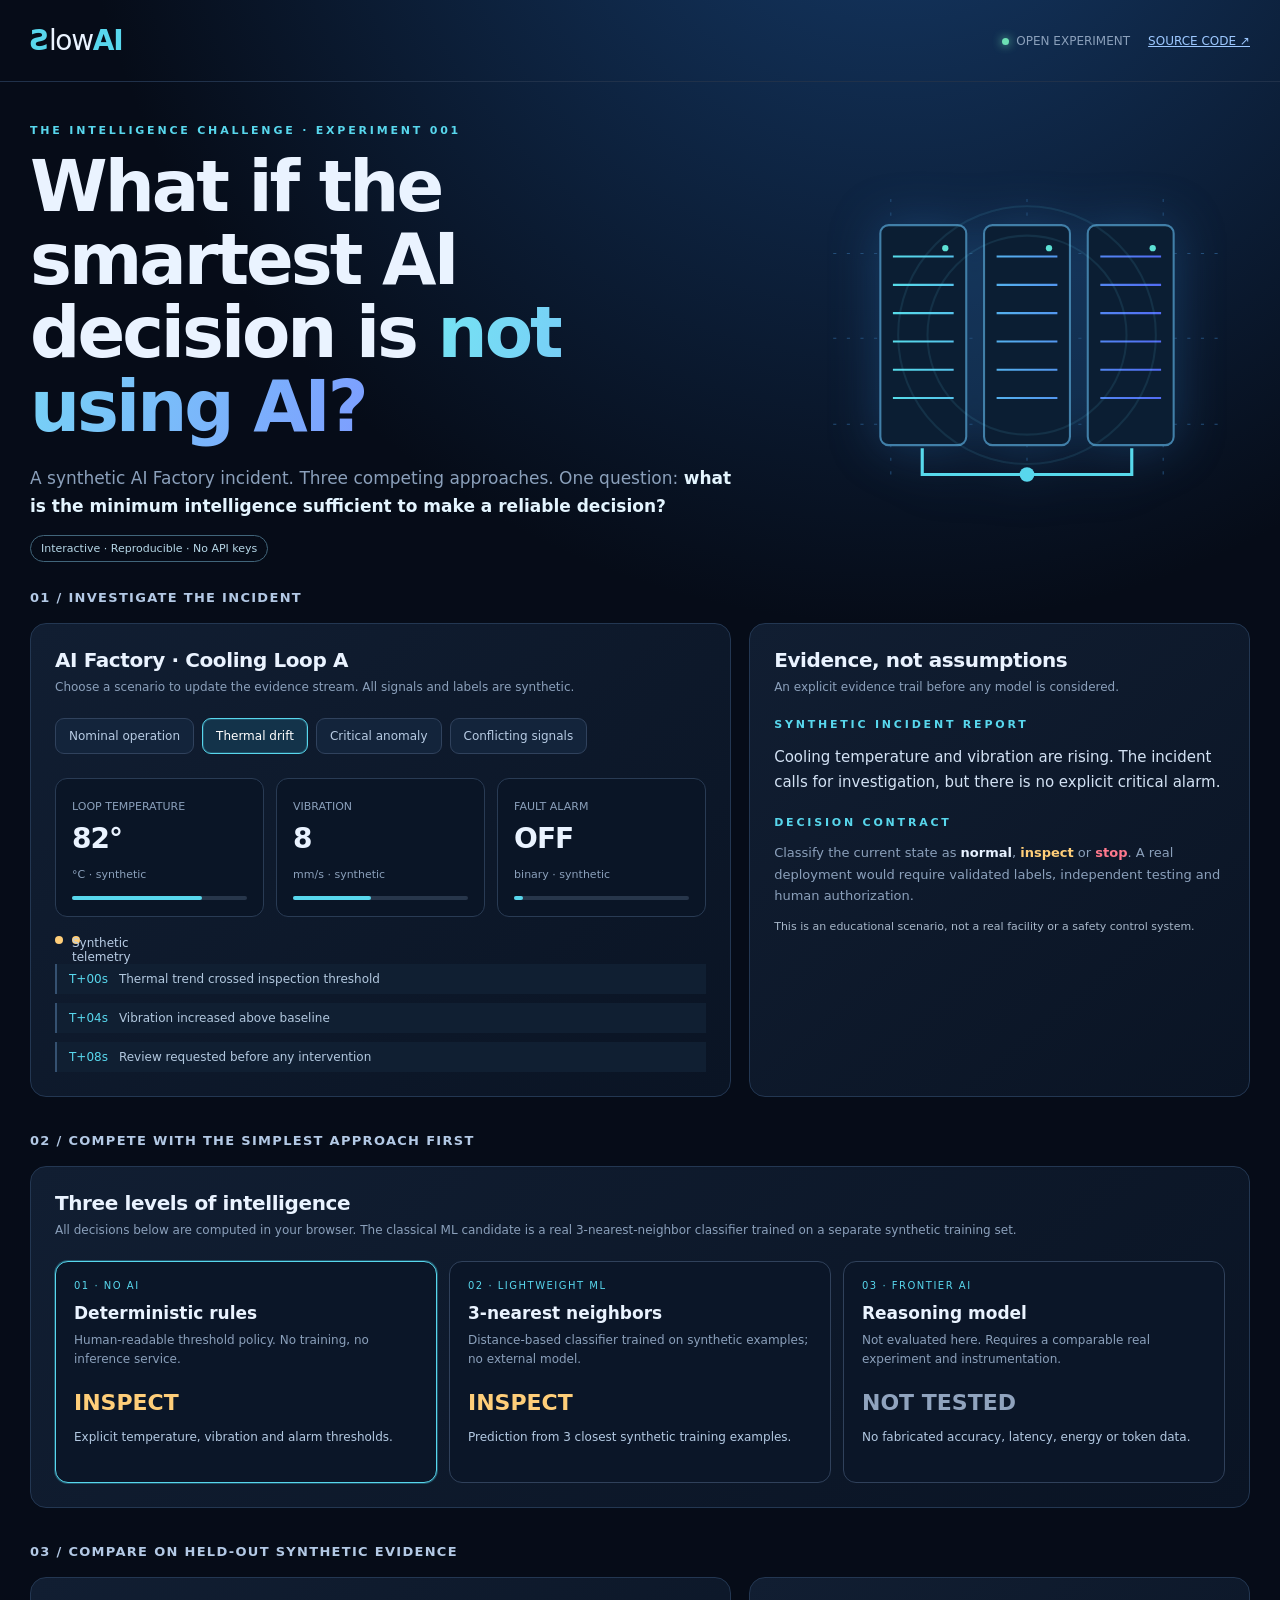
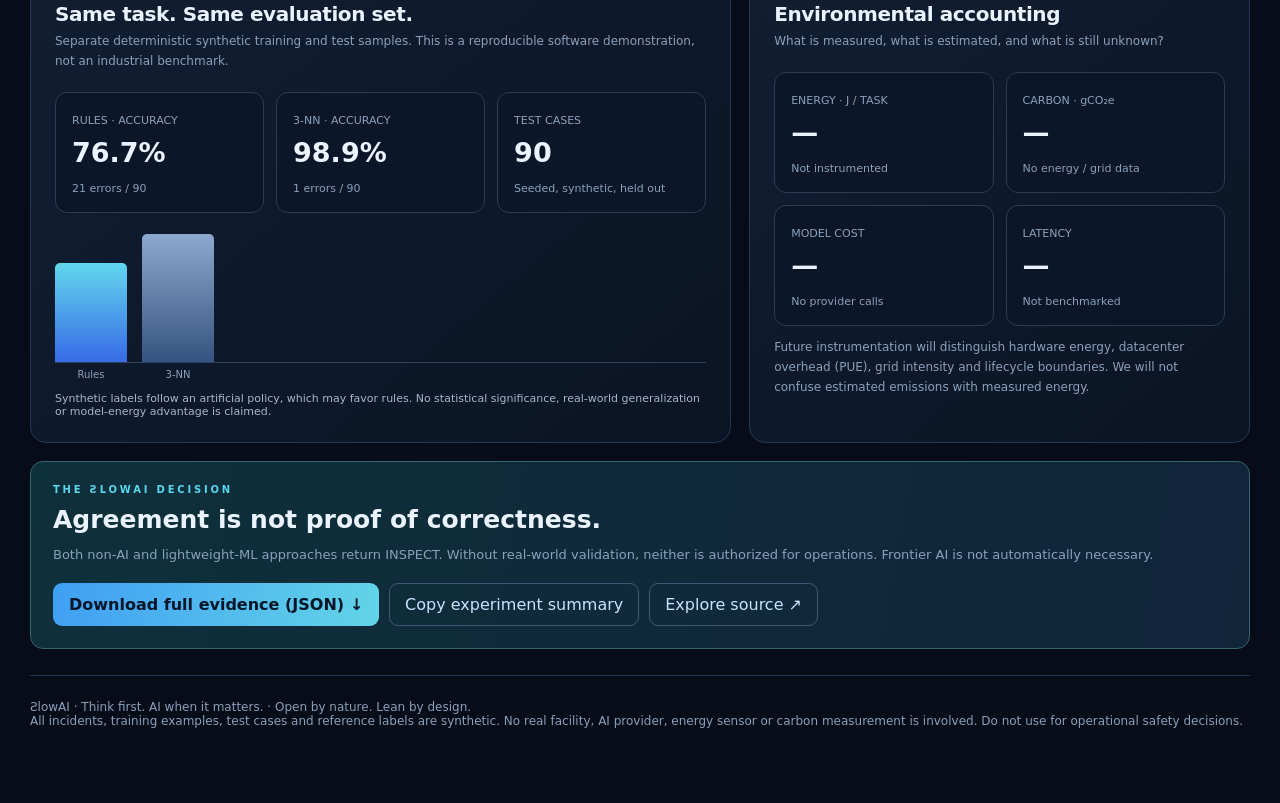
==== challenge/index.html @ 16d36407 "feat: build immersive Intelligence Challenge with real local kNN baseline" ====
<!doctype html>
<html lang="en"><head><meta charset="utf-8"><meta name="viewport" content="width=device-width,initial-scale=1">
<title>ƧlowAI | The Intelligence Challenge</title>
<meta name="description" content="Investigate a synthetic AI Factory incident. Compare deterministic rules and lightweight ML before reaching for frontier AI.">
<style>
:root{color-scheme:dark;--bg:#060c18;--panel:#0e1a2b;--line:#233752;--text:#eaf3ff;--muted:#8ba0bb;--cyan:#58d7ed;--blue:#527eff;--green:#6de0b4;--amber:#ffce79;--red:#ff798d;font-family:Inter,ui-sans-serif,system-ui,-apple-system,Segoe UI,sans-serif}*{box-sizing:border-box}body{margin:0;background:radial-gradient(ellipse 90% 50% at 70% -10%,#163d6d 0%,transparent 72%),var(--bg);color:var(--text)}a{color:#9dc8ff}button,select{font:inherit}button{cursor:pointer}header{max-width:1320px;margin:auto;padding:24px 30px;display:flex;justify-content:space-between;align-items:center;border-bottom:1px solid #20314a}.brand{font-size:28px;letter-spacing:-1.3px;font-weight:300}.brand span{color:var(--cyan);font-weight:600}.header-right{display:flex;gap:18px;align-items:center;font-size:12px;color:var(--muted)}.dot{display:inline-block;background:var(--green);width:7px;height:7px;border-radius:50%;margin-right:7px;box-shadow:0 0 10px var(--green)}main{max-width:1320px;margin:auto;padding:42px 30px 75px}.eyebrow{text-transform:uppercase;letter-spacing:2.8px;font-size:11px;color:var(--cyan);font-weight:750}.hero{display:grid;grid-template-columns:1.25fr .75fr;gap:28px;align-items:center;margin-bottom:34px}h1{font-size:clamp(42px,5.5vw,75px);line-height:1.04;letter-spacing:-3px;margin:14px 0 20px;font-weight:650}h1 em{font-style:normal;background:linear-gradient(110deg,#75e4f3,#7d9dff);background-clip:text;-webkit-text-fill-color:transparent}p{color:var(--muted);line-height:1.65}.lead{font-size:17px;max-width:710px}.hero-art{position:relative;min-height:290px;display:flex;align-items:center;justify-content:center}.hero-art svg{width:100%;max-width:440px;filter:drop-shadow(0 0 24px #2c74bb55)}.pulse{animation:pulse 3s ease-in-out infinite}@keyframes pulse{50%{opacity:.3}}.label{font-size:11px;color:var(--muted)}.section-title{font-size:13px;letter-spacing:1.3px;text-transform:uppercase;color:#b3c9e5;margin:0 0 18px;font-weight:700}.grid{display:grid;grid-template-columns:1.4fr 1fr;gap:18px}.panel{background:linear-gradient(140deg,#111e32,#0a1424);border:1px solid var(--line);border-radius:16px;padding:24px;min-width:0}.panel h2{font-size:20px;margin:0 0 6px;letter-spacing:-.4px}.panel h3{font-size:14px;margin:0}.sub{font-size:12px;color:var(--muted);margin:0 0 20px}.case-options{display:flex;gap:8px;flex-wrap:wrap;margin:16px 0 24px}.case{background:#13243b;border:1px solid #30425d;color:#b7cbe3;border-radius:9px;padding:10px 13px;font-size:12px}.case[aria-pressed=true]{border-color:var(--cyan);background:#13334a;color:white;box-shadow:inset 0 0 0 1px #56d8ed30}.metric-row{display:grid;grid-template-columns:repeat(3,1fr);gap:12px}.telemetry{border:1px solid #293b54;background:#0a1526;border-radius:12px;padding:16px;position:relative;overflow:hidden}.telemetry:before{content:"";position:absolute;inset:0;background:linear-gradient(90deg,transparent,#67e6fb08,transparent);transform:translateX(-100%);animation:scan 6s linear infinite}@keyframes scan{to{transform:translateX(100%)}}.telemetry strong{font-size:28px;letter-spacing:-1px;display:block;margin:8px 0}.telemetry small{font-size:11px;color:var(--muted)}.bar-bg{height:4px;background:#27364b;border-radius:9px;margin-top:14px}.bar-fill{height:100%;border-radius:9px;background:var(--cyan);transition:width .4s}.signal{display:flex;align-items:center;gap:9px;font-size:12px;margin-top:19px;color:#b9cde5}.signal span{display:inline-block;width:8px;height:8px;border-radius:50%;background:var(--amber)}.timeline{display:grid;gap:9px;margin-top:20px}.event{display:flex;gap:11px;align-items:flex-start;border-left:2px solid #355171;padding:8px 12px;background:#101f32;font-size:12px;color:#b2c8df}.event b{color:#e9f4ff}.event time{color:var(--cyan);font-variant-numeric:tabular-nums}.strategies{display:grid;grid-template-columns:repeat(3,1fr);gap:12px}.strategy{border:1px solid #30415b;border-radius:13px;background:#0b1628;padding:18px;min-height:184px}.strategy.selected{border-color:var(--cyan);box-shadow:0 0 0 1px #49cce94d}.strategy .num{font-size:10px;color:var(--cyan);letter-spacing:1.5px}.strategy h3{font-size:17px;margin:12px 0 8px}.strategy p{font-size:12px;margin:0}.strategy .state{font-size:22px;font-weight:750;margin-top:20px}.strategy .state.inspect{color:var(--amber)}.strategy .state.stop{color:var(--red)}.strategy .state.normal{color:var(--green)}.strategy .state.locked{color:#90a3be}.compare{margin-top:18px}.scores{display:grid;grid-template-columns:repeat(3,1fr);gap:12px}.score{padding:16px;border:1px solid #2b3c55;border-radius:12px;background:#0b1728}.score strong{font-size:27px;display:block;margin:9px 0}.score small{font-size:11px;color:var(--muted)}.chart{display:flex;align-items:end;gap:15px;height:130px;margin:20px 0 6px;border-bottom:1px solid #2e4360}.chartcol{width:72px;display:flex;flex-direction:column;justify-content:end;height:100%}.chartbar{background:linear-gradient(0deg,#386ae6,#61d7ed);border-radius:5px 5px 0 0;transition:height .4s}.chartbar.secondary{background:linear-gradient(0deg,#365280,#8da9ce)}.chartbar.third{background:linear-gradient(0deg,#39735d,#65e3b2)}.chartlabels{display:flex;gap:15px;font-size:10px;color:var(--muted)}.chartlabels span{width:72px;text-align:center}.verdict{border:1px solid #32666c;background:linear-gradient(100deg,#0e303b,#10243a);padding:22px;border-radius:13px;margin-top:18px}.verdict .eyebrow{font-size:10px}.verdict h2{font-size:25px;margin:10px 0}.verdict p{margin:0;font-size:13px}.actions{display:flex;gap:10px;flex-wrap:wrap;margin-top:18px}.primary{background:linear-gradient(110deg,#3f9ef4,#62d5e7);border:0;color:#061528;font-weight:800;padding:12px 16px;border-radius:9px}.outline{border:1px solid #405775;background:transparent;color:#c9e2ff;padding:11px 15px;border-radius:9px}.foot{margin-top:26px;border-top:1px solid #233651;padding-top:24px;color:var(--muted);font-size:12px}.pill{border:1px solid #41657a;border-radius:999px;padding:6px 10px;font-size:11px;color:#b7d8e8}.disclaimer{font-size:11px;color:#a7b7c9;margin-top:12px}.explain{font-size:12px;color:#b3c9e2;margin-top:15px;min-height:34px}.link{color:var(--cyan)}@media(max-width:950px){.hero,.grid{grid-template-columns:1fr}.hero-art{min-height:180px}.hero-art svg{max-width:280px}}@media(max-width:650px){header{padding:18px}main{padding:30px 17px}h1{letter-spacing:-1.8px}.strategies,.metric-row,.scores{grid-template-columns:1fr}.hero-art{display:none}.header-right{gap:8px}.header-right a{display:none}}
</style></head><body>
<header><div class="brand"><span>Ƨ</span>low<span>AI</span></div><div class="header-right"><span><i class="dot"></i>OPEN EXPERIMENT</span><a href="https://github.com/opedoussaut/slow-ai" target="_blank" rel="noopener">SOURCE CODE ↗</a></div></header>
<main>
<section class="hero"><div><div class="eyebrow">THE INTELLIGENCE CHALLENGE · EXPERIMENT 001</div><h1>What if the smartest AI decision is <em>not using AI?</em></h1><p class="lead">A synthetic AI Factory incident. Three competing approaches. One question: <b style="color:#e4f5ff">what is the minimum intelligence sufficient to make a reliable decision?</b></p><span class="pill">Interactive · Reproducible · No API keys</span></div>
<div class="hero-art"><svg viewBox="0 0 420 310" role="img" aria-label="Stylized AI factory racks and cooling loop"><defs><linearGradient id="glow" x1="0" x2="1"><stop stop-color="#56dce9"/><stop offset="1" stop-color="#526cf4"/></linearGradient></defs><g stroke="#234e79" fill="none"><path d="M25 72H395M25 153H395M25 235H395M80 20V290M210 20V290M340 20V290" stroke-dasharray="3 10"/></g><g fill="#0b1e33" stroke="#417fa8" stroke-width="2"><rect x="70" y="45" width="82" height="210" rx="8"/><rect x="169" y="45" width="82" height="210" rx="8"/><rect x="268" y="45" width="82" height="210" rx="8"/></g><g stroke="url(#glow)" stroke-width="2"><path d="M82 75h58M82 102h58M82 129h58M82 156h58M82 183h58M82 210h58M181 75h58M181 102h58M181 129h58M181 156h58M181 183h58M181 210h58M280 75h58M280 102h58M280 129h58M280 156h58M280 183h58M280 210h58"/></g><g fill="#5de1d5"><circle cx="132" cy="67" r="3"/><circle cx="231" cy="67" r="3"/><circle cx="330" cy="67" r="3"/></g><path d="M110 258v25h200v-25" fill="none" stroke="#57d9ec" stroke-width="3"/><circle cx="210" cy="283" r="7" fill="#58d7ed" class="pulse"/><circle cx="210" cy="150" r="95" fill="none" stroke="#64d2ef" stroke-opacity=".1" stroke-width="2"/><circle cx="210" cy="150" r="123" fill="none" stroke="#64d2ef" stroke-opacity=".1" stroke-width="2"/></svg></div></section>
<div class="section-title">01 / Investigate the incident</div>
<div class="grid"><section class="panel"><h2>AI Factory · Cooling Loop A</h2><p class="sub">Choose a scenario to update the evidence stream. All signals and labels are synthetic.</p>
<div class="case-options" id="caseButtons"><button class="case" data-case="nominal" aria-pressed="false">Nominal operation</button><button class="case" data-case="drift" aria-pressed="true">Thermal drift</button><button class="case" data-case="critical" aria-pressed="false">Critical anomaly</button><button class="case" data-case="conflict" aria-pressed="false">Conflicting signals</button></div>
<div class="metric-row"><div class="telemetry"><small>LOOP TEMPERATURE</small><strong id="temp">—</strong><small>°C · synthetic</small><div class="bar-bg"><div class="bar-fill" id="tempBar"></div></div></div><div class="telemetry"><small>VIBRATION</small><strong id="vib">—</strong><small>mm/s · synthetic</small><div class="bar-bg"><div class="bar-fill" id="vibBar"></div></div></div><div class="telemetry"><small>FAULT ALARM</small><strong id="alarm">—</strong><small>binary · synthetic</small><div class="bar-bg"><div class="bar-fill" id="alarmBar"></div></div></div></div>
<div class="signal"><span></span><span id="status">Analyzing synthetic signals</span></div>
<div class="timeline" id="timeline" aria-live="polite"></div></section>
<section class="panel"><h2>Evidence, not assumptions</h2><p class="sub">An explicit evidence trail before any model is considered.</p><div class="eyebrow">SYNTHETIC INCIDENT REPORT</div><p id="story" style="color:#d3e2f4;font-size:15px;margin-top:14px"></p><div class="eyebrow" style="margin-top:22px">DECISION CONTRACT</div><p style="font-size:13px">Classify the current state as <b style="color:#e7f1ff">normal</b>, <b style="color:#ffce79">inspect</b> or <b style="color:#ff798d">stop</b>. A real deployment would require validated labels, independent testing and human authorization.</p><div class="disclaimer">This is an educational scenario, not a real facility or a safety control system.</div></section></div>
<div class="section-title" style="margin-top:36px">02 / Compete with the simplest approach first</div>
<section class="panel"><h2>Three levels of intelligence</h2><p class="sub">All decisions below are computed in your browser. The classical ML candidate is a real 3-nearest-neighbor classifier trained on a separate synthetic training set.</p>
<div class="strategies"><article class="strategy selected"><div class="num">01 · NO AI</div><h3>Deterministic rules</h3><p>Human-readable threshold policy. No training, no inference service.</p><div class="state" id="ruleState">—</div><div class="explain" id="ruleExplain"></div></article><article class="strategy"><div class="num">02 · LIGHTWEIGHT ML</div><h3>3-nearest neighbors</h3><p>Distance-based classifier trained on synthetic examples; no external model.</p><div class="state" id="knnState">—</div><div class="explain" id="knnExplain"></div></article><article class="strategy"><div class="num">03 · FRONTIER AI</div><h3>Reasoning model</h3><p>Not evaluated here. Requires a comparable real experiment and instrumentation.</p><div class="state locked">NOT TESTED</div><div class="explain">No fabricated accuracy, latency, energy or token data.</div></article></div></section>
<div class="section-title" style="margin-top:36px">03 / Compare on held-out synthetic evidence</div>
<div class="grid"><section class="panel"><h2>Same task. Same evaluation set.</h2><p class="sub">Separate deterministic synthetic training and test samples. This is a reproducible software demonstration, not an industrial benchmark.</p>
<div class="scores"><div class="score"><small>RULES · ACCURACY</small><strong id="rulesAcc">—</strong><small id="rulesErrors"></small></div><div class="score"><small>3-NN · ACCURACY</small><strong id="knnAcc">—</strong><small id="knnErrors"></small></div><div class="score"><small>TEST CASES</small><strong id="testCount">—</strong><small>Seeded, synthetic, held out</small></div></div>
<div class="chart" id="chart" role="img" aria-label="Bar chart comparing synthetic test accuracy"><div class="chartcol"><div class="chartbar" id="rulesBar"></div></div><div class="chartcol"><div class="chartbar secondary" id="knnBar"></div></div></div><div class="chartlabels"><span>Rules</span><span>3-NN</span></div>
<div class="disclaimer">Synthetic labels follow an artificial policy, which may favor rules. No statistical significance, real-world generalization or model-energy advantage is claimed.</div></section>
<section class="panel"><h2>Environmental accounting</h2><p class="sub">What is measured, what is estimated, and what is still unknown?</p>
<div class="scores" style="grid-template-columns:1fr 1fr"><div class="score"><small>ENERGY · J / TASK</small><strong>—</strong><small>Not instrumented</small></div><div class="score"><small>CARBON · gCO₂e</small><strong>—</strong><small>No energy / grid data</small></div><div class="score"><small>MODEL COST</small><strong>—</strong><small>No provider calls</small></div><div class="score"><small>LATENCY</small><strong>—</strong><small>Not benchmarked</small></div></div>
<p style="font-size:12px">Future instrumentation will distinguish hardware energy, datacenter overhead (PUE), grid intensity and lifecycle boundaries. We will not confuse estimated emissions with measured energy.</p></section></div>
<section class="verdict"><div class="eyebrow">THE ƧLOWAI DECISION</div><h2 id="verdictTitle">Start with the simplest validated solution.</h2><p id="verdictText">The benchmark must establish what actually meets the acceptance criteria before adding complexity.</p><div class="actions"><button class="primary" id="download">Download full evidence (JSON) ↓</button><button class="outline" id="copy">Copy experiment summary</button><a class="outline" href="https://github.com/opedoussaut/slow-ai" target="_blank" rel="noopener" style="text-decoration:none">Explore source ↗</a></div></section>
<div class="foot">ƧlowAI · Think first. AI when it matters. · Open by nature. Lean by design. <br>All incidents, training examples, test cases and reference labels are synthetic. No real facility, AI provider, energy sensor or carbon measurement is involved. Do not use for operational safety decisions.</div>
</main>
<script>
"use strict";
const $=id=>document.getElementById(id);
const scenarios={nominal:{t:58,v:3,a:false,story:"The cooling loop is stable. Sensor readings remain below the illustrative inspection thresholds.",events:["Loop telemetry received","No fault alarm","No escalation required by the illustrative policy"]},drift:{t:82,v:8,a:false,story:"Cooling temperature and vibration are rising. The incident calls for investigation, but there is no explicit critical alarm.",events:["Thermal trend crossed inspection threshold","Vibration increased above baseline","Review requested before any intervention"]},critical:{t:96,v:14,a:true,story:"Temperature and vibration exceed critical thresholds, and a fault alarm is active. In a real facility, a validated safety procedure and human authorization would govern the response.",events:["Thermal critical threshold exceeded","Vibration critical threshold exceeded","Fault alarm active · human gate required"]},conflict:{t:88,v:11,a:false,story:"Multiple moderate signals combine. Simple rules and a distance-based model may disagree, illustrating why independent validation matters.",events:["Temperature above inspection threshold","Vibration above inspection threshold","Combined signals require policy review"]}};
function label(x){return x==="stop"?"STOP":x==="inspect"?"INSPECT":"NORMAL"}
function rules(c){return c.a||c.t>=90||c.v>=12?"stop":c.t>=75||c.v>=7?"inspect":"normal"}
function risk(c){return Number(c.a)*3+Number(c.t>=75)+Number(c.t>=85)+Number(c.v>=7)+Number(c.v>=10)}
function reference(c){return risk(c)>=3?"stop":risk(c)>=1?"inspect":"normal"}
function rng(seed){let s=seed>>>0;return ()=>{s=(Math.imul(1664525,s)+1013904223)>>>0;return s/4294967296}}
function data(n,seed){const rand=rng(seed),rows=[];for(let i=0;i<n;i++){const c={id:seed+"-"+i,t:Math.round(40+rand()*65),v:Math.round(rand()*16),a:rand()<.09};c.expected=reference(c);rows.push(c)}return rows}
const training=data(180,202604),testing=data(90,202610);
function distance(a,b){return ((a.t-b.t)/70)**2+((a.v-b.v)/16)**2+(a.a===b.a?0:1)}
function knn(c){const neighbors=training.map(row=>({d:distance(c,row),label:row.expected,id:row.id})).sort((a,b)=>a.d-b.d||a.id.localeCompare(b.id)).slice(0,3);const counts={normal:0,inspect:0,stop:0};for(const n of neighbors)counts[n.label]++;const order=["stop","inspect","normal"];return order.sort((a,b)=>counts[b]-counts[a])[0]}
function evaluate(fn){const predictions=testing.map(c=>({id:c.id,expected:c.expected,predicted:fn(c)}));const correct=predictions.filter(p=>p.expected===p.predicted).length;return {correct,total:testing.length,accuracy:correct/testing.length,errors:testing.length-correct,predictions}}
const results={rules:evaluate(rules),knn:evaluate(knn)};
for(const [key,stem] of [["rules","rules"],["knn","knn"]]){$(stem+"Acc").textContent=(100*results[key].accuracy).toFixed(1)+"%";$(stem+"Errors").textContent=results[key].errors+" errors / "+testing.length;$((stem==="rules"?"rules":"knn")+"Bar").style.height=(results[key].accuracy*100)+"%"}
$("testCount").textContent=testing.length;
let selected="drift";
function state(id,x){$(id).textContent=label(x);$(id).className="state "+x}
function render(){const c=scenarios[selected];$("temp").textContent=c.t+"°";$("vib").textContent=c.v.toFixed(0);$("alarm").textContent=c.a?"ON":"OFF";$("tempBar").style.width=Math.min(100,c.t/110*100)+"%";$("vibBar").style.width=Math.min(100,c.v/18*100)+"%";$("alarmBar").style.width=c.a?"100%":"5%";$("story").textContent=c.story;$("status").textContent=c.a?"Fault alarm active — synthetic scenario":"Synthetic telemetry stream analyzed";$("timeline").replaceChildren(...c.events.map((e,i)=>{const row=document.createElement("div");row.className="event";const time=document.createElement("time");time.textContent="T+"+String(i*4).padStart(2,"0")+"s";const message=document.createElement("span");message.textContent=e;row.append(time,message);return row}));const r=rules(c),k=knn(c);state("ruleState",r);state("knnState",k);$("ruleExplain").textContent="Explicit temperature, vibration and alarm thresholds.";$("knnExplain").textContent="Prediction from 3 closest synthetic training examples.";const agree=r===k;$("verdictTitle").textContent=agree?"Agreement is not proof of correctness.":"Disagreement is a reason to validate, not to assume more AI.";$("verdictText").textContent=agree?"Both non-AI and lightweight-ML approaches return "+label(r)+". Without real-world validation, neither is authorized for operations. Frontier AI is not automatically necessary.":"Rules return "+label(r)+" while 3-NN returns "+label(k)+". Investigate policy, labels and uncertainty before considering a more complex model.";document.querySelectorAll(".case").forEach(b=>b.setAttribute("aria-pressed",String(b.dataset.case===selected)))}
document.querySelectorAll(".case").forEach(b=>b.addEventListener("click",()=>{selected=b.dataset.case;render()}));render();
const report={project:"ƧlowAI",experiment:"The Intelligence Challenge 001",version:1,method:"deterministic synthetic policy; 3-NN distance classifier; independent seeded train/test splits",train_seed:202604,test_seed:202610,training_count:training.length,test_count:testing.length,scenarios,results,training,testing,measurements:{energy_joules:null,carbon_gco2e:null,cost_usd:null,latency_ms:null,frontier_ai:null},limitations:["All data and reference labels synthetic; not independent industrial ground truth","Reference labels are generated from an additive score policy; the benchmark can favor related deterministic approaches","No AI provider, frontier model, energy meter or cost measurement","No real-world safety use","No performance generalization claims"]};
$("download").addEventListener("click",()=>{const blob=new Blob([JSON.stringify(report,null,2)+"\n"],{type:"application/json"}),url=URL.createObjectURL(blob),a=document.createElement("a");a.href=url;a.download="slowai-intelligence-challenge-001.json";a.click();setTimeout(()=>URL.revokeObjectURL(url),1500)});
$("copy").addEventListener("click",async()=>{const s="ƧlowAI Intelligence Challenge 001 — synthetic held-out cases: rules "+(results.rules.accuracy*100).toFixed(1)+"%, 3-NN "+(results.knn.accuracy*100).toFixed(1)+"% ("+testing.length+" cases). Frontier AI and environmental impact NOT measured.";try{await navigator.clipboard.writeText(s);$("copy").textContent="Copied ✓"}catch{$("copy").textContent="Copy unavailable"}});
</script></body></html>
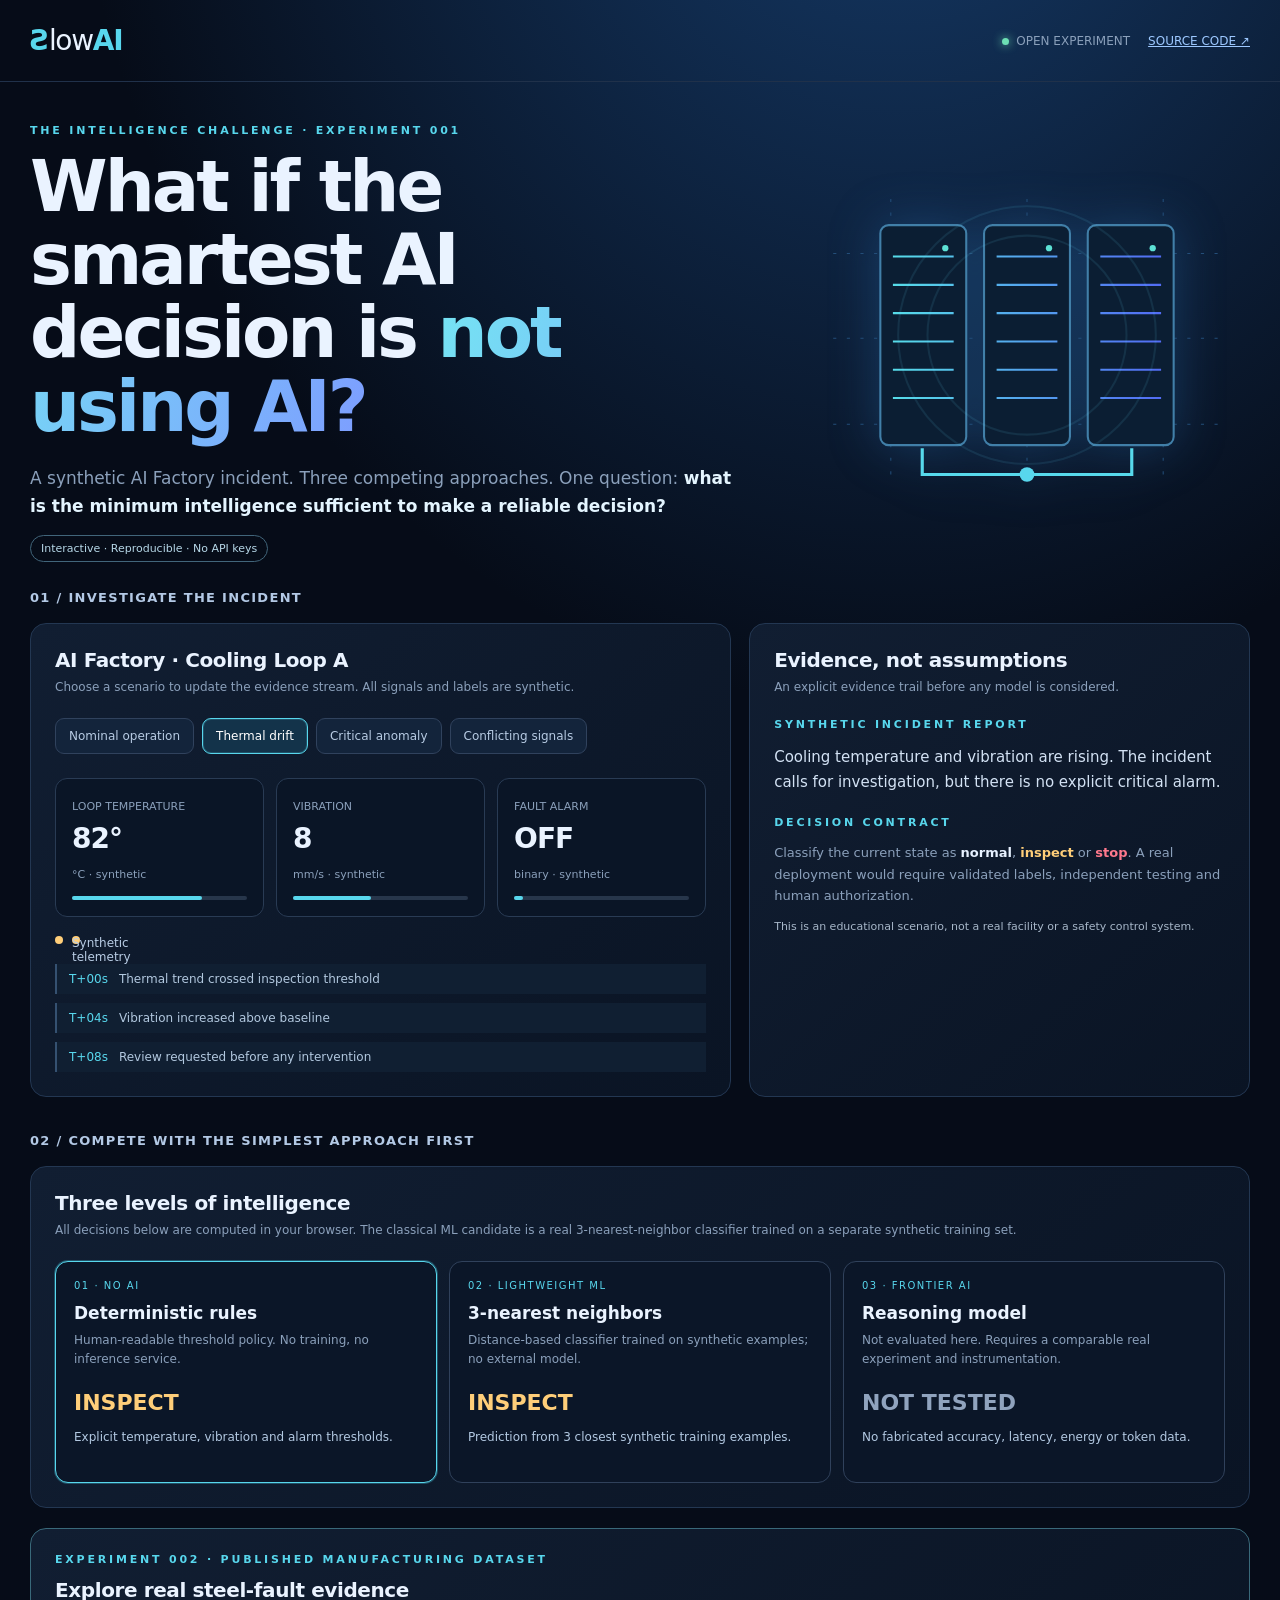
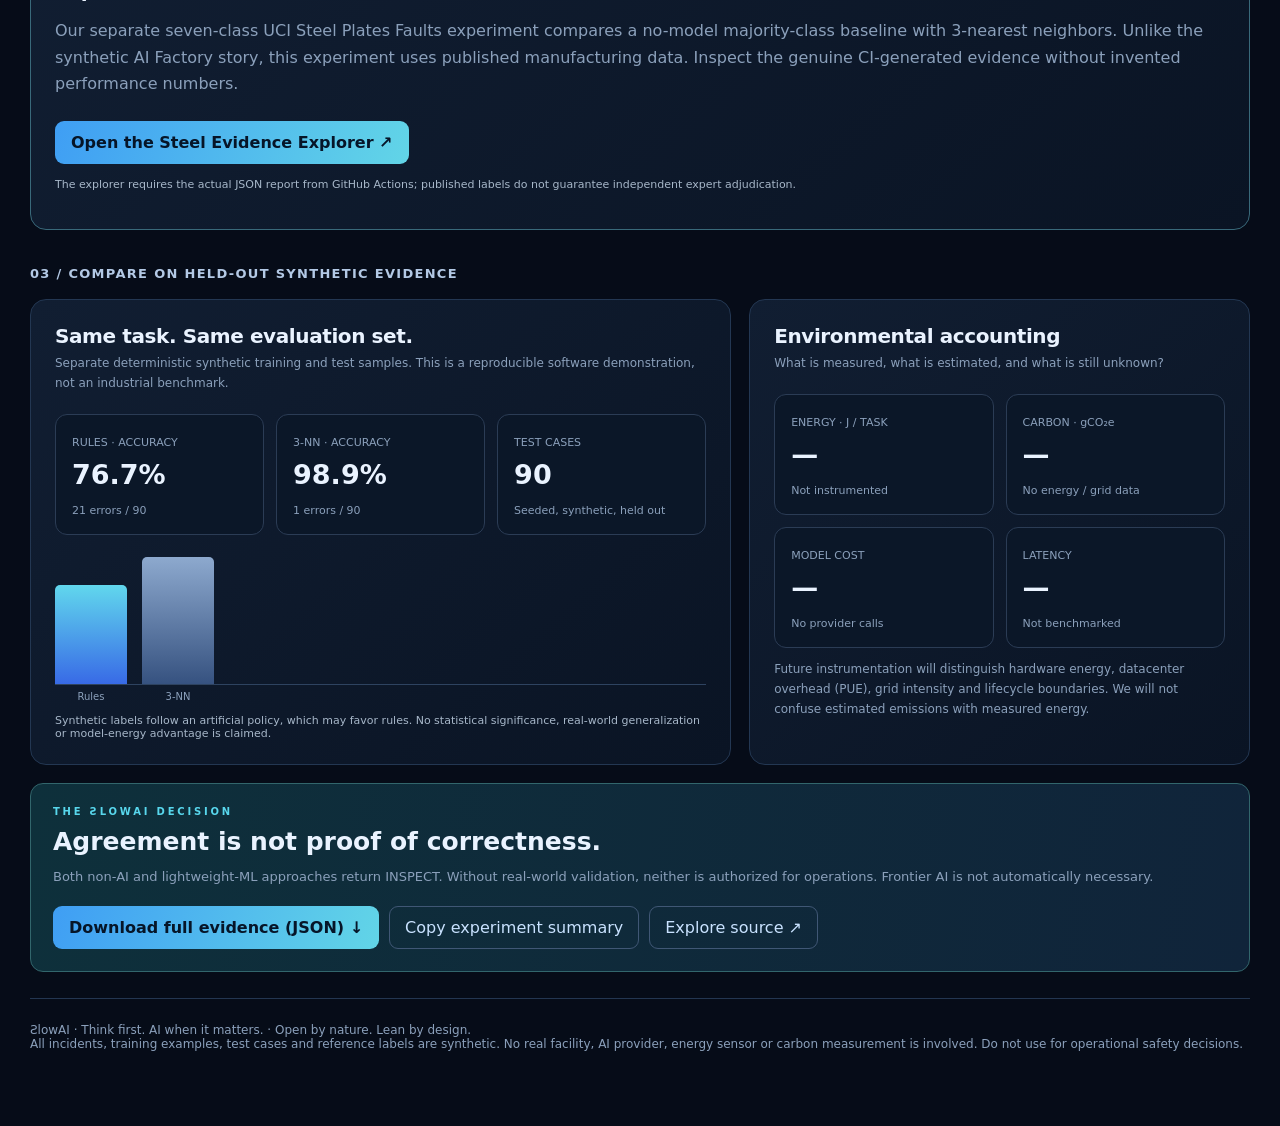
==== commit ed328723: "feat: link flagship to separate published-data evidence explorer" ====
--- a/challenge/index.html
+++ b/challenge/index.html
@@ -19,6 +19,7 @@
 <div class="section-title" style="margin-top:36px">02 / Compete with the simplest approach first</div>
 <section class="panel"><h2>Three levels of intelligence</h2><p class="sub">All decisions below are computed in your browser. The classical ML candidate is a real 3-nearest-neighbor classifier trained on a separate synthetic training set.</p>
 <div class="strategies"><article class="strategy selected"><div class="num">01 · NO AI</div><h3>Deterministic rules</h3><p>Human-readable threshold policy. No training, no inference service.</p><div class="state" id="ruleState">—</div><div class="explain" id="ruleExplain"></div></article><article class="strategy"><div class="num">02 · LIGHTWEIGHT ML</div><h3>3-nearest neighbors</h3><p>Distance-based classifier trained on synthetic examples; no external model.</p><div class="state" id="knnState">—</div><div class="explain" id="knnExplain"></div></article><article class="strategy"><div class="num">03 · FRONTIER AI</div><h3>Reasoning model</h3><p>Not evaluated here. Requires a comparable real experiment and instrumentation.</p><div class="state locked">NOT TESTED</div><div class="explain">No fabricated accuracy, latency, energy or token data.</div></article></div></section>
+<section class="panel" style="margin-top:20px;border-color:#39697a"><div class="eyebrow">EXPERIMENT 002 · PUBLISHED MANUFACTURING DATASET</div><h2 style="margin-top:12px">Explore real steel-fault evidence</h2><p>Our separate seven-class UCI Steel Plates Faults experiment compares a no-model majority-class baseline with 3-nearest neighbors. Unlike the synthetic AI Factory story, this experiment uses published manufacturing data. Inspect the genuine CI-generated evidence without invented performance numbers.</p><a class="primary" href="steel.html" style="display:inline-block;text-decoration:none;margin-top:8px">Open the Steel Evidence Explorer ↗</a><p class="disclaimer">The explorer requires the actual JSON report from GitHub Actions; published labels do not guarantee independent expert adjudication.</p></section>
 <div class="section-title" style="margin-top:36px">03 / Compare on held-out synthetic evidence</div>
 <div class="grid"><section class="panel"><h2>Same task. Same evaluation set.</h2><p class="sub">Separate deterministic synthetic training and test samples. This is a reproducible software demonstration, not an industrial benchmark.</p>
 <div class="scores"><div class="score"><small>RULES · ACCURACY</small><strong id="rulesAcc">—</strong><small id="rulesErrors"></small></div><div class="score"><small>3-NN · ACCURACY</small><strong id="knnAcc">—</strong><small id="knnErrors"></small></div><div class="score"><small>TEST CASES</small><strong id="testCount">—</strong><small>Seeded, synthetic, held out</small></div></div>
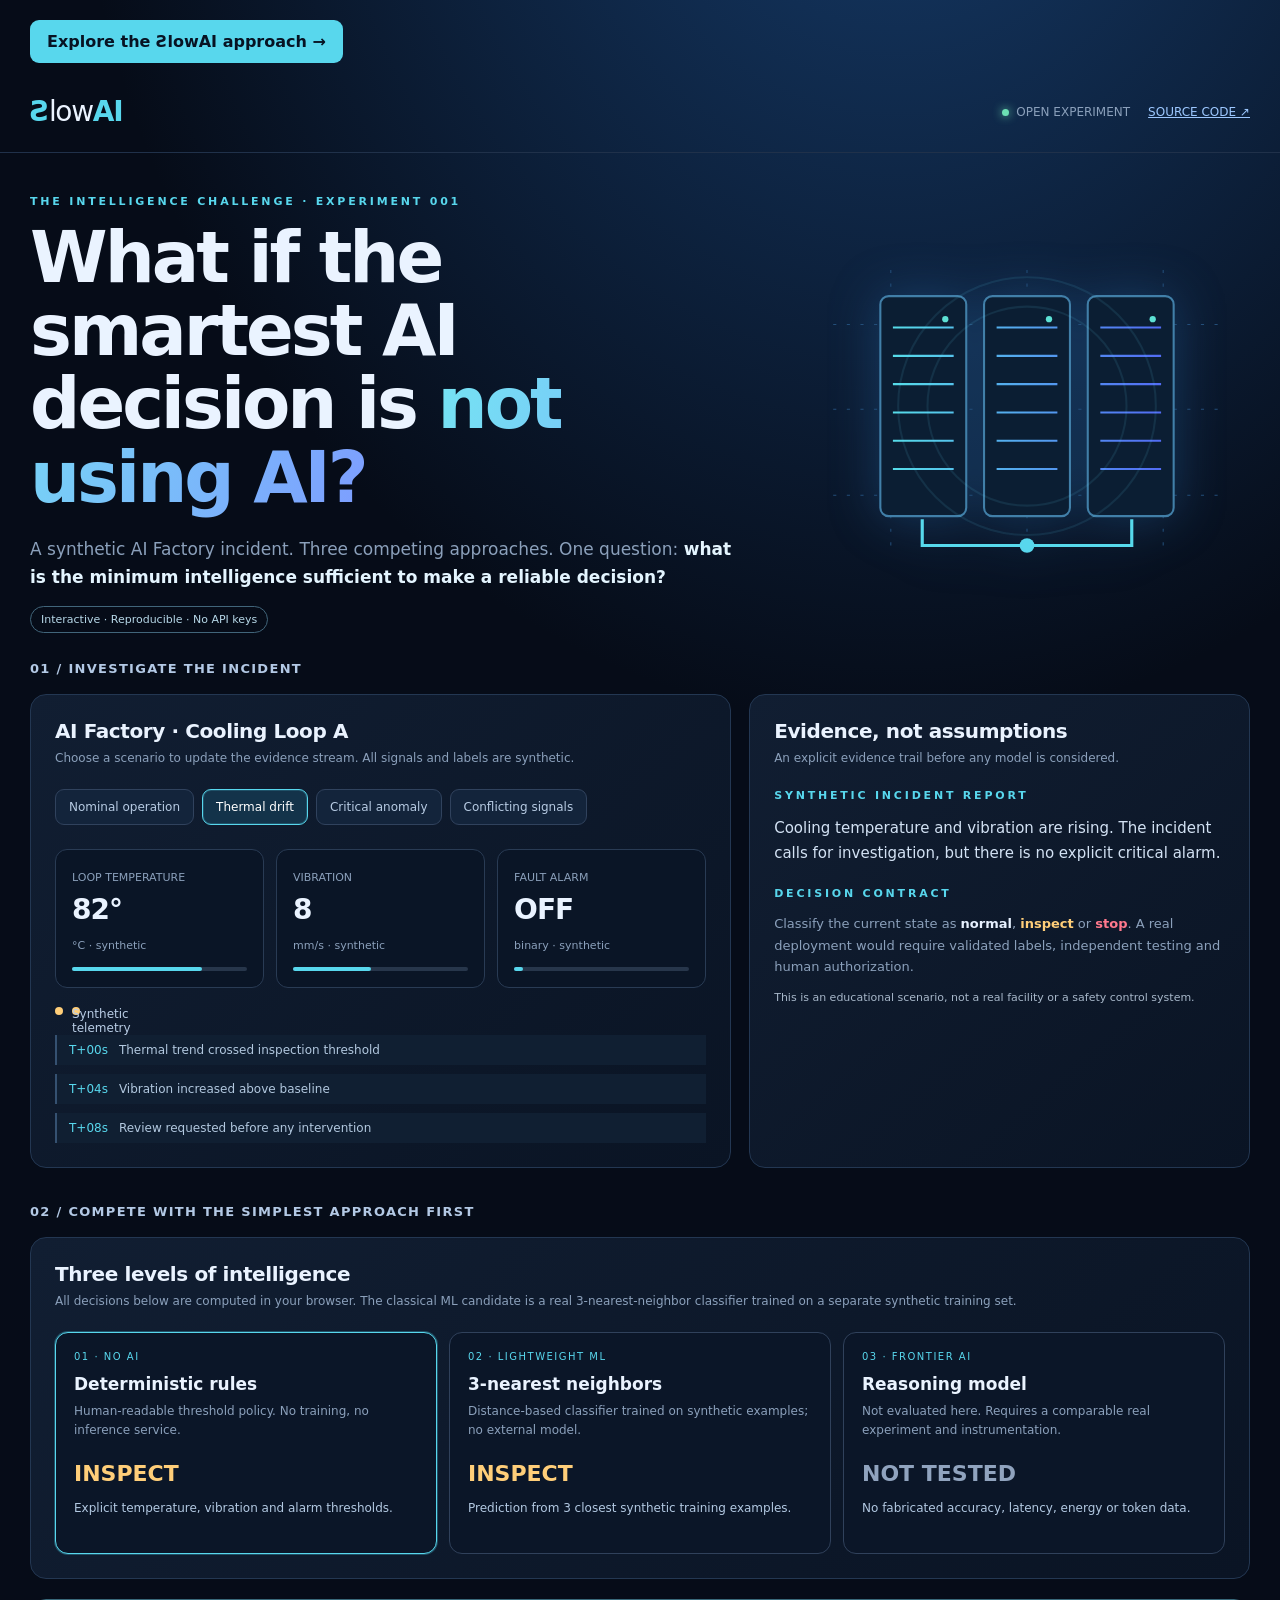
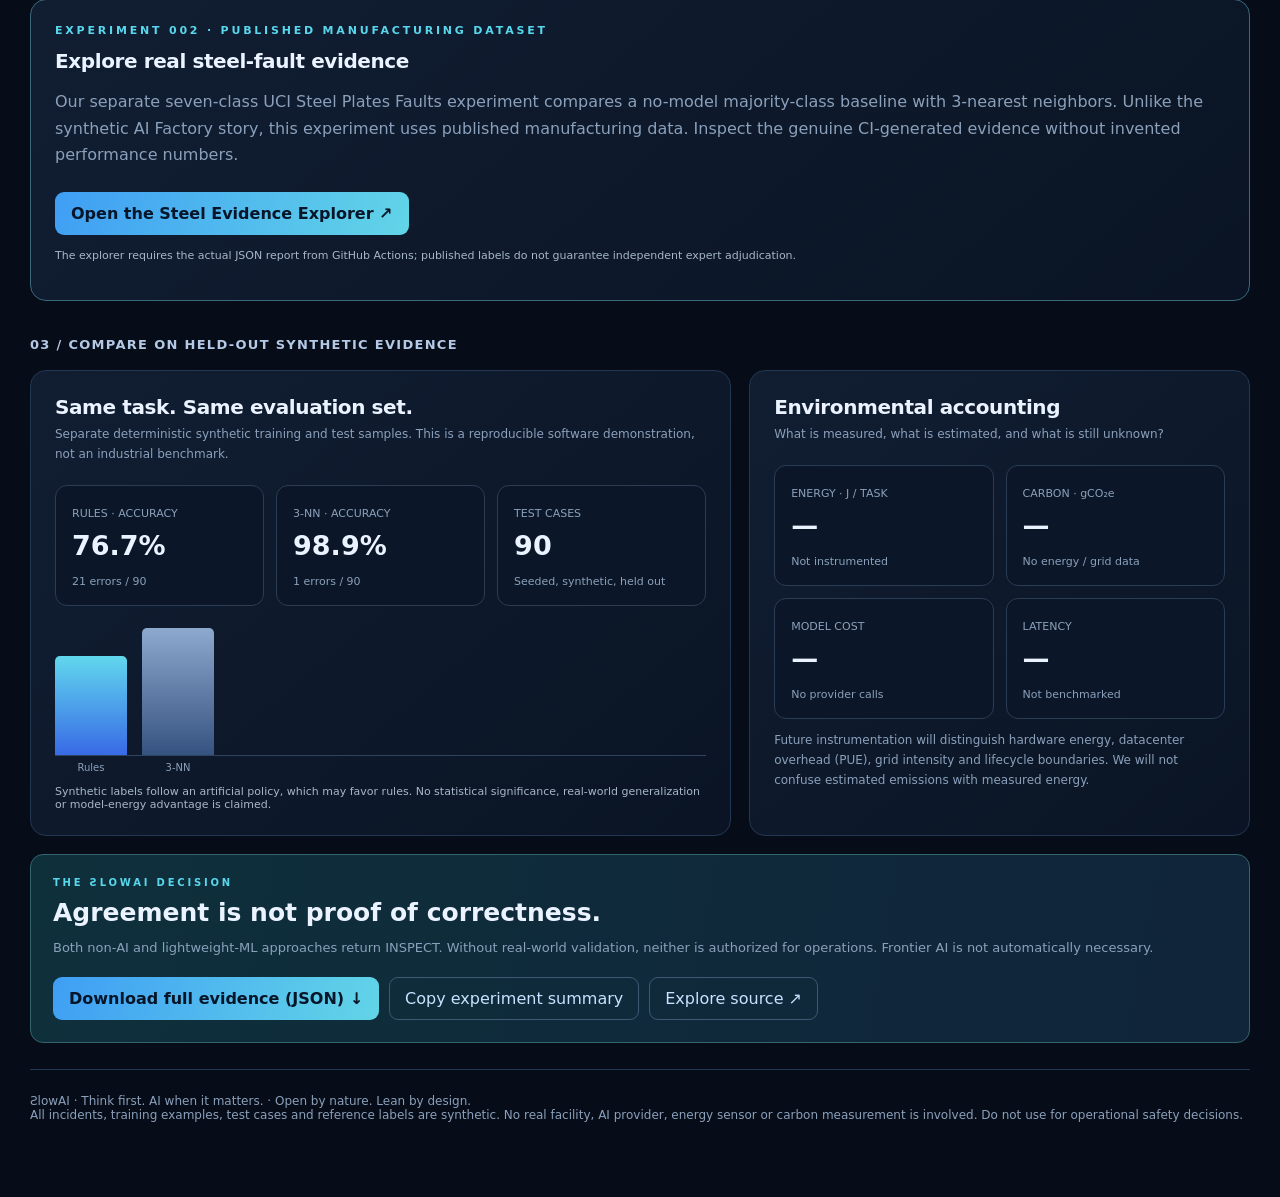
==== commit 9ba4d85c: "feat: link existing challenge to the full SlowAI routing story" ====
--- a/challenge/index.html
+++ b/challenge/index.html
@@ -4,7 +4,7 @@
 <meta name="description" content="Investigate a synthetic AI Factory incident. Compare deterministic rules and lightweight ML before reaching for frontier AI.">
 <style>
 :root{color-scheme:dark;--bg:#060c18;--panel:#0e1a2b;--line:#233752;--text:#eaf3ff;--muted:#8ba0bb;--cyan:#58d7ed;--blue:#527eff;--green:#6de0b4;--amber:#ffce79;--red:#ff798d;font-family:Inter,ui-sans-serif,system-ui,-apple-system,Segoe UI,sans-serif}*{box-sizing:border-box}body{margin:0;background:radial-gradient(ellipse 90% 50% at 70% -10%,#163d6d 0%,transparent 72%),var(--bg);color:var(--text)}a{color:#9dc8ff}button,select{font:inherit}button{cursor:pointer}header{max-width:1320px;margin:auto;padding:24px 30px;display:flex;justify-content:space-between;align-items:center;border-bottom:1px solid #20314a}.brand{font-size:28px;letter-spacing:-1.3px;font-weight:300}.brand span{color:var(--cyan);font-weight:600}.header-right{display:flex;gap:18px;align-items:center;font-size:12px;color:var(--muted)}.dot{display:inline-block;background:var(--green);width:7px;height:7px;border-radius:50%;margin-right:7px;box-shadow:0 0 10px var(--green)}main{max-width:1320px;margin:auto;padding:42px 30px 75px}.eyebrow{text-transform:uppercase;letter-spacing:2.8px;font-size:11px;color:var(--cyan);font-weight:750}.hero{display:grid;grid-template-columns:1.25fr .75fr;gap:28px;align-items:center;margin-bottom:34px}h1{font-size:clamp(42px,5.5vw,75px);line-height:1.04;letter-spacing:-3px;margin:14px 0 20px;font-weight:650}h1 em{font-style:normal;background:linear-gradient(110deg,#75e4f3,#7d9dff);background-clip:text;-webkit-text-fill-color:transparent}p{color:var(--muted);line-height:1.65}.lead{font-size:17px;max-width:710px}.hero-art{position:relative;min-height:290px;display:flex;align-items:center;justify-content:center}.hero-art svg{width:100%;max-width:440px;filter:drop-shadow(0 0 24px #2c74bb55)}.pulse{animation:pulse 3s ease-in-out infinite}@keyframes pulse{50%{opacity:.3}}.label{font-size:11px;color:var(--muted)}.section-title{font-size:13px;letter-spacing:1.3px;text-transform:uppercase;color:#b3c9e5;margin:0 0 18px;font-weight:700}.grid{display:grid;grid-template-columns:1.4fr 1fr;gap:18px}.panel{background:linear-gradient(140deg,#111e32,#0a1424);border:1px solid var(--line);border-radius:16px;padding:24px;min-width:0}.panel h2{font-size:20px;margin:0 0 6px;letter-spacing:-.4px}.panel h3{font-size:14px;margin:0}.sub{font-size:12px;color:var(--muted);margin:0 0 20px}.case-options{display:flex;gap:8px;flex-wrap:wrap;margin:16px 0 24px}.case{background:#13243b;border:1px solid #30425d;color:#b7cbe3;border-radius:9px;padding:10px 13px;font-size:12px}.case[aria-pressed=true]{border-color:var(--cyan);background:#13334a;color:white;box-shadow:inset 0 0 0 1px #56d8ed30}.metric-row{display:grid;grid-template-columns:repeat(3,1fr);gap:12px}.telemetry{border:1px solid #293b54;background:#0a1526;border-radius:12px;padding:16px;position:relative;overflow:hidden}.telemetry:before{content:"";position:absolute;inset:0;background:linear-gradient(90deg,transparent,#67e6fb08,transparent);transform:translateX(-100%);animation:scan 6s linear infinite}@keyframes scan{to{transform:translateX(100%)}}.telemetry strong{font-size:28px;letter-spacing:-1px;display:block;margin:8px 0}.telemetry small{font-size:11px;color:var(--muted)}.bar-bg{height:4px;background:#27364b;border-radius:9px;margin-top:14px}.bar-fill{height:100%;border-radius:9px;background:var(--cyan);transition:width .4s}.signal{display:flex;align-items:center;gap:9px;font-size:12px;margin-top:19px;color:#b9cde5}.signal span{display:inline-block;width:8px;height:8px;border-radius:50%;background:var(--amber)}.timeline{display:grid;gap:9px;margin-top:20px}.event{display:flex;gap:11px;align-items:flex-start;border-left:2px solid #355171;padding:8px 12px;background:#101f32;font-size:12px;color:#b2c8df}.event b{color:#e9f4ff}.event time{color:var(--cyan);font-variant-numeric:tabular-nums}.strategies{display:grid;grid-template-columns:repeat(3,1fr);gap:12px}.strategy{border:1px solid #30415b;border-radius:13px;background:#0b1628;padding:18px;min-height:184px}.strategy.selected{border-color:var(--cyan);box-shadow:0 0 0 1px #49cce94d}.strategy .num{font-size:10px;color:var(--cyan);letter-spacing:1.5px}.strategy h3{font-size:17px;margin:12px 0 8px}.strategy p{font-size:12px;margin:0}.strategy .state{font-size:22px;font-weight:750;margin-top:20px}.strategy .state.inspect{color:var(--amber)}.strategy .state.stop{color:var(--red)}.strategy .state.normal{color:var(--green)}.strategy .state.locked{color:#90a3be}.compare{margin-top:18px}.scores{display:grid;grid-template-columns:repeat(3,1fr);gap:12px}.score{padding:16px;border:1px solid #2b3c55;border-radius:12px;background:#0b1728}.score strong{font-size:27px;display:block;margin:9px 0}.score small{font-size:11px;color:var(--muted)}.chart{display:flex;align-items:end;gap:15px;height:130px;margin:20px 0 6px;border-bottom:1px solid #2e4360}.chartcol{width:72px;display:flex;flex-direction:column;justify-content:end;height:100%}.chartbar{background:linear-gradient(0deg,#386ae6,#61d7ed);border-radius:5px 5px 0 0;transition:height .4s}.chartbar.secondary{background:linear-gradient(0deg,#365280,#8da9ce)}.chartbar.third{background:linear-gradient(0deg,#39735d,#65e3b2)}.chartlabels{display:flex;gap:15px;font-size:10px;color:var(--muted)}.chartlabels span{width:72px;text-align:center}.verdict{border:1px solid #32666c;background:linear-gradient(100deg,#0e303b,#10243a);padding:22px;border-radius:13px;margin-top:18px}.verdict .eyebrow{font-size:10px}.verdict h2{font-size:25px;margin:10px 0}.verdict p{margin:0;font-size:13px}.actions{display:flex;gap:10px;flex-wrap:wrap;margin-top:18px}.primary{background:linear-gradient(110deg,#3f9ef4,#62d5e7);border:0;color:#061528;font-weight:800;padding:12px 16px;border-radius:9px}.outline{border:1px solid #405775;background:transparent;color:#c9e2ff;padding:11px 15px;border-radius:9px}.foot{margin-top:26px;border-top:1px solid #233651;padding-top:24px;color:var(--muted);font-size:12px}.pill{border:1px solid #41657a;border-radius:999px;padding:6px 10px;font-size:11px;color:#b7d8e8}.disclaimer{font-size:11px;color:#a7b7c9;margin-top:12px}.explain{font-size:12px;color:#b3c9e2;margin-top:15px;min-height:34px}.link{color:var(--cyan)}@media(max-width:950px){.hero,.grid{grid-template-columns:1fr}.hero-art{min-height:180px}.hero-art svg{max-width:280px}}@media(max-width:650px){header{padding:18px}main{padding:30px 17px}h1{letter-spacing:-1.8px}.strategies,.metric-row,.scores{grid-template-columns:1fr}.hero-art{display:none}.header-right{gap:8px}.header-right a{display:none}}
-</style></head><body>
+</style></head><body><div style="max-width:1320px;margin:0 auto;padding:12px 30px 0"><a href="slowai.html" style="display:inline-block;background:#58d7ed;color:#071323;border-radius:9px;padding:12px 17px;font-weight:800;text-decoration:none;margin:8px 0">Explore the ƧlowAI approach →</a></div>
 <header><div class="brand"><span>Ƨ</span>low<span>AI</span></div><div class="header-right"><span><i class="dot"></i>OPEN EXPERIMENT</span><a href="https://github.com/opedoussaut/slow-ai" target="_blank" rel="noopener">SOURCE CODE ↗</a></div></header>
 <main>
 <section class="hero"><div><div class="eyebrow">THE INTELLIGENCE CHALLENGE · EXPERIMENT 001</div><h1>What if the smartest AI decision is <em>not using AI?</em></h1><p class="lead">A synthetic AI Factory incident. Three competing approaches. One question: <b style="color:#e4f5ff">what is the minimum intelligence sufficient to make a reliable decision?</b></p><span class="pill">Interactive · Reproducible · No API keys</span></div>
